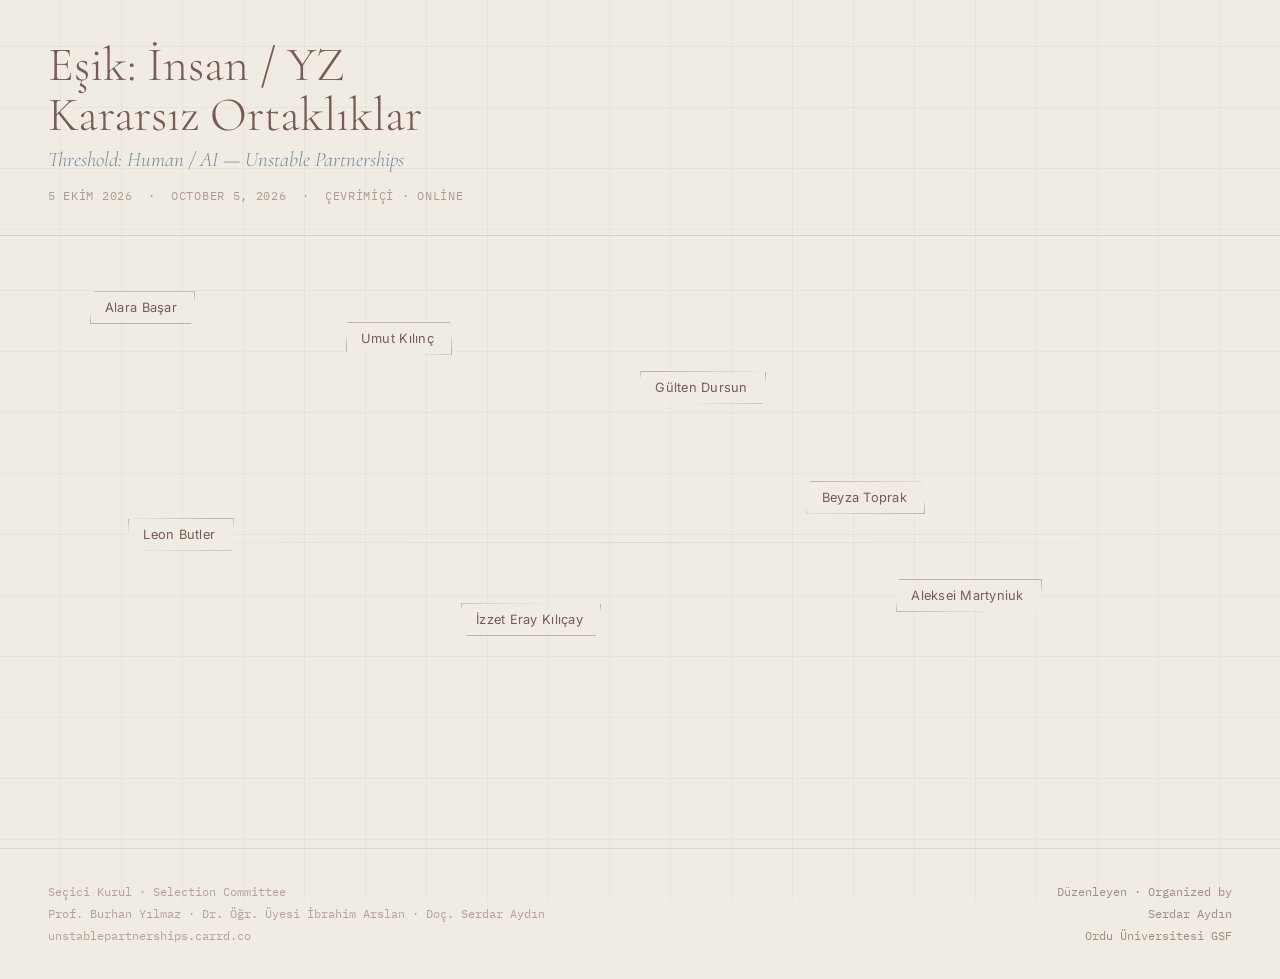
==== index.html @ eb1409c3 "Add files via upload" ====
<!DOCTYPE html>
<html lang="tr">
<head>
  <meta charset="UTF-8">
  <meta name="viewport" content="width=device-width, initial-scale=1.0">
  <title>Eşik: İnsan / YZ — Kararsız Ortaklıklar</title>
  <style>
    @import url('https://fonts.googleapis.com/css2?family=Cormorant+Garamond:ital,wght@0,300;0,400;1,300;1,400&family=IBM+Plex+Mono:wght@300;400&family=Inter:wght@300;400&display=swap');

    *, *::before, *::after { box-sizing: border-box; margin: 0; padding: 0; }
    :root { --bordo: #785B53; --kömür: #3A3A3A; --gri-mavi: #7A8B9C; --krem: #F0EBE3; --krem-koyu: #E5DDD4; }

    html, body { width: 100%; min-height: 100vh; background-color: var(--krem); font-family: 'Inter', sans-serif; }

    body::before {
      content: ''; position: fixed; inset: 0;
      background-image:
        repeating-linear-gradient(0deg, transparent, transparent 60px, rgba(122,139,156,0.07) 60px, rgba(122,139,156,0.07) 61px),
        repeating-linear-gradient(90deg, transparent, transparent 60px, rgba(122,139,156,0.07) 60px, rgba(122,139,156,0.07) 61px);
      pointer-events: none; z-index: 0;
    }

    header { position: relative; z-index: 10; padding: 2.5rem 3rem 2rem; border-bottom: 1px solid rgba(120,91,83,0.2); }

    .baslik-tr { font-family: 'Cormorant Garamond', serif; font-size: clamp(2rem, 5vw, 3rem); font-weight: 300; color: var(--bordo); line-height: 1.05; }
    .baslik-en { font-family: 'Cormorant Garamond', serif; font-size: clamp(1rem, 2vw, 1.3rem); font-weight: 300; color: var(--gri-mavi); font-style: italic; margin-top: 0.4rem; }
    .meta { margin-top: 1rem; font-size: 0.72rem; color: var(--bordo); opacity: 0.55; letter-spacing: 0.06em; text-transform: uppercase; font-family: 'IBM Plex Mono', monospace; }

    .sahne { position: relative; z-index: 10; width: 100%; height: 68vh; min-height: 420px; }

    .yatay-cizgi {
      position: absolute; top: 50%; left: 5%; width: 90%; height: 1px;
      background: linear-gradient(to right, transparent, rgba(120,91,83,0.12), transparent);
    }

    .etiket {
      position: absolute; display: inline-block; padding: 0.5rem 1.1rem 0.5rem 0.9rem;
      font-size: 0.8rem; color: var(--bordo); border: 1px solid rgba(120,91,83,0.38);
      background: rgba(240,235,227,0.85); cursor: pointer; text-decoration: none;
      letter-spacing: 0.02em; font-family: 'Inter', sans-serif;
      transition: background 0.2s, color 0.15s, border-color 0.2s;
    }
    .etiket:hover {
      background: var(--bordo); color: var(--krem); border-color: var(--bordo);
      font-family: 'IBM Plex Mono', monospace; font-size: 0.75rem; font-weight: 300; letter-spacing: 0.04em;
    }

    .t1 { top: 9%; left: 7%; clip-path: polygon(4% 0%, 100% 0%, 96% 100%, 0% 100%); }
    .t2 { top: 22%; left: 50%; clip-path: polygon(0% 0%, 100% 4%, 97% 100%, 3% 96%); }
    .t3 { top: 14%; left: 27%; clip-path: polygon(2% 0%, 98% 0%, 100% 100%, 0% 92%); }
    .t4 { top: 46%; left: 10%; clip-path: polygon(0% 4%, 100% 0%, 98% 100%, 2% 98%); }
    .t5 { top: 40%; left: 63%; clip-path: polygon(3% 0%, 97% 2%, 100% 100%, 0% 98%); }
    .t6 { top: 60%; left: 36%; clip-path: polygon(0% 0%, 100% 3%, 96% 100%, 4% 100%); }
    .t7 { top: 56%; left: 70%; clip-path: polygon(2% 0%, 100% 0%, 98% 96%, 0% 100%); }

    footer {
      position: relative; z-index: 10; padding: 2rem 3rem;
      border-top: 1px solid rgba(120,91,83,0.15);
      display: flex; justify-content: space-between; align-items: flex-end; flex-wrap: wrap; gap: 1rem;
    }
    .footer-sol { font-size: 0.72rem; color: var(--bordo); opacity: 0.5; line-height: 1.9; font-family: 'IBM Plex Mono', monospace; }
    .footer-sag { font-size: 0.72rem; color: var(--bordo); opacity: 0.65; text-align: right; line-height: 1.9; font-family: 'IBM Plex Mono', monospace; }

    @media (max-width: 600px) {
      header { padding: 2rem 1.5rem 1.5rem; }
      footer { padding: 1.5rem; flex-direction: column; align-items: flex-start; }
      .sahne { height: 75vh; }
      .t1 { top: 7%; left: 4%; } .t2 { top: 20%; left: 42%; } .t3 { top: 13%; left: 20%; }
      .t4 { top: 38%; left: 4%; } .t5 { top: 35%; left: 52%; } .t6 { top: 55%; left: 28%; } .t7 { top: 50%; left: 62%; }
    }
  </style>
</head>
<body>
  <header>
    <div class="baslik-tr">Eşik: İnsan / YZ<br>Kararsız Ortaklıklar</div>
    <div class="baslik-en">Threshold: Human / AI — Unstable Partnerships</div>
    <div class="meta">5 Ekim 2026 &nbsp;·&nbsp; October 5, 2026 &nbsp;·&nbsp; Çevrimiçi · Online</div>
  </header>

  <main class="sahne">
    <div class="yatay-cizgi"></div>
    <a href="alara-basar.html" class="etiket t1">Alara Başar</a>
    <a href="gulten-dursun.html" class="etiket t2">Gülten Dursun</a>
    <a href="umut-kilinc.html" class="etiket t3">Umut Kılınç</a>
    <a href="leon-butler.html" class="etiket t4">Leon Butler</a>
    <a href="beyza-toprak.html" class="etiket t5">Beyza Toprak</a>
    <a href="izzet-kilicay.html" class="etiket t6">İzzet Eray Kılıçay</a>
    <a href="aleksei-martyniuk.html" class="etiket t7">Aleksei Martyniuk</a>
  </main>

  <footer>
    <div class="footer-sol">
      Seçici Kurul · Selection Committee<br>
      Prof. Burhan Yılmaz · Dr. Öğr. Üyesi İbrahim Arslan · Doç. Serdar Aydın<br>
      unstablepartnerships.carrd.co
    </div>
    <div class="footer-sag">
      Düzenleyen · Organized by<br>
      Serdar Aydın<br>
      Ordu Üniversitesi GSF
    </div>
  </footer>
</body>
</html>
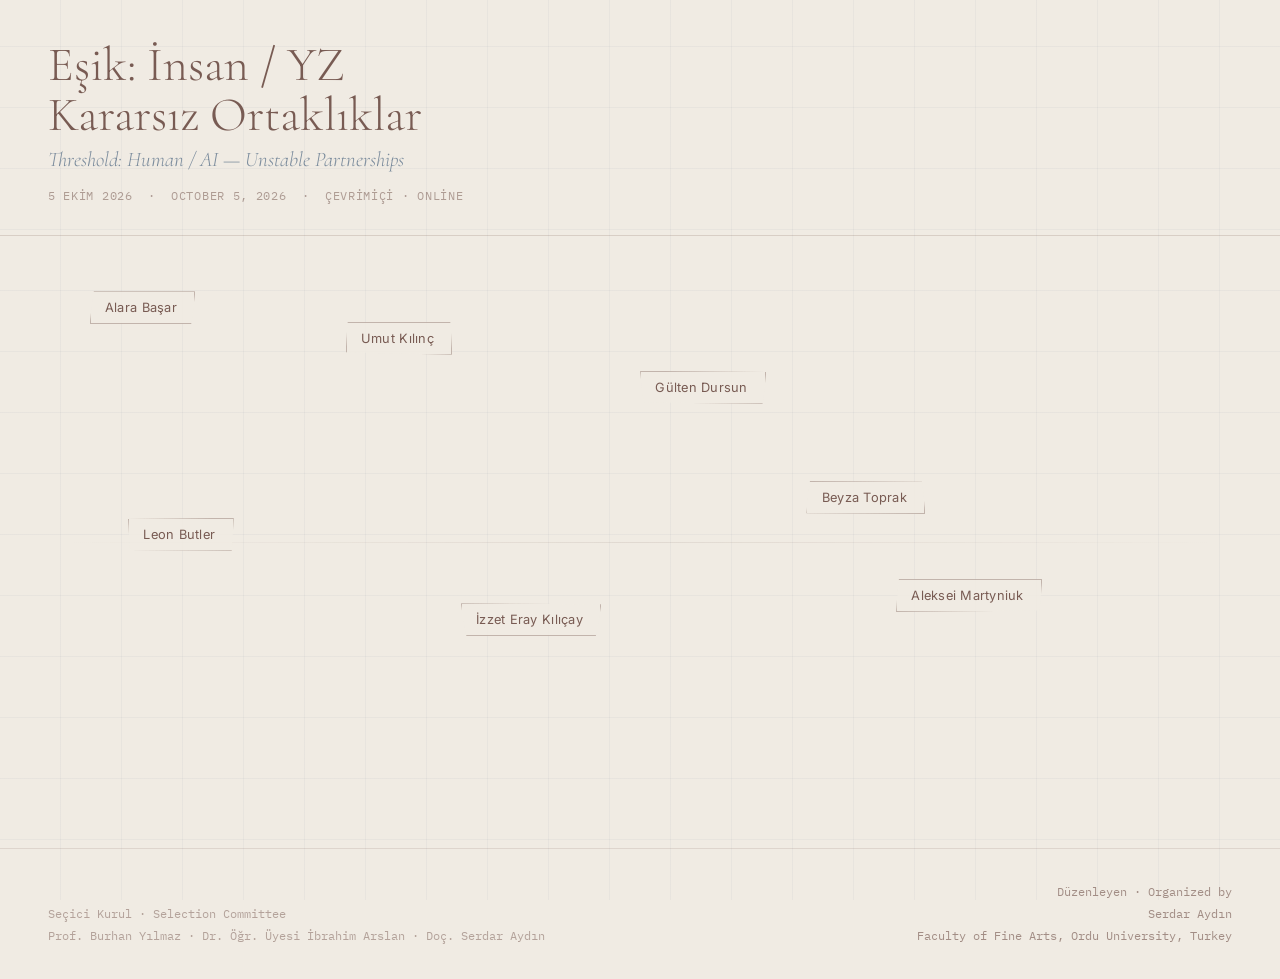
==== commit 0a761cd4: "Add files via upload" ====
--- a/index.html
+++ b/index.html
@@ -91,13 +91,12 @@
   <footer>
     <div class="footer-sol">
       Seçici Kurul · Selection Committee<br>
-      Prof. Burhan Yılmaz · Dr. Öğr. Üyesi İbrahim Arslan · Doç. Serdar Aydın<br>
-      unstablepartnerships.carrd.co
-    </div>
+      Prof. Burhan Yılmaz · Dr. Öğr. Üyesi İbrahim Arslan · Doç. Serdar Aydın
+</div>
     <div class="footer-sag">
       Düzenleyen · Organized by<br>
       Serdar Aydın<br>
-      Ordu Üniversitesi GSF
+      Faculty of Fine Arts, Ordu University, Turkey
     </div>
   </footer>
 </body>
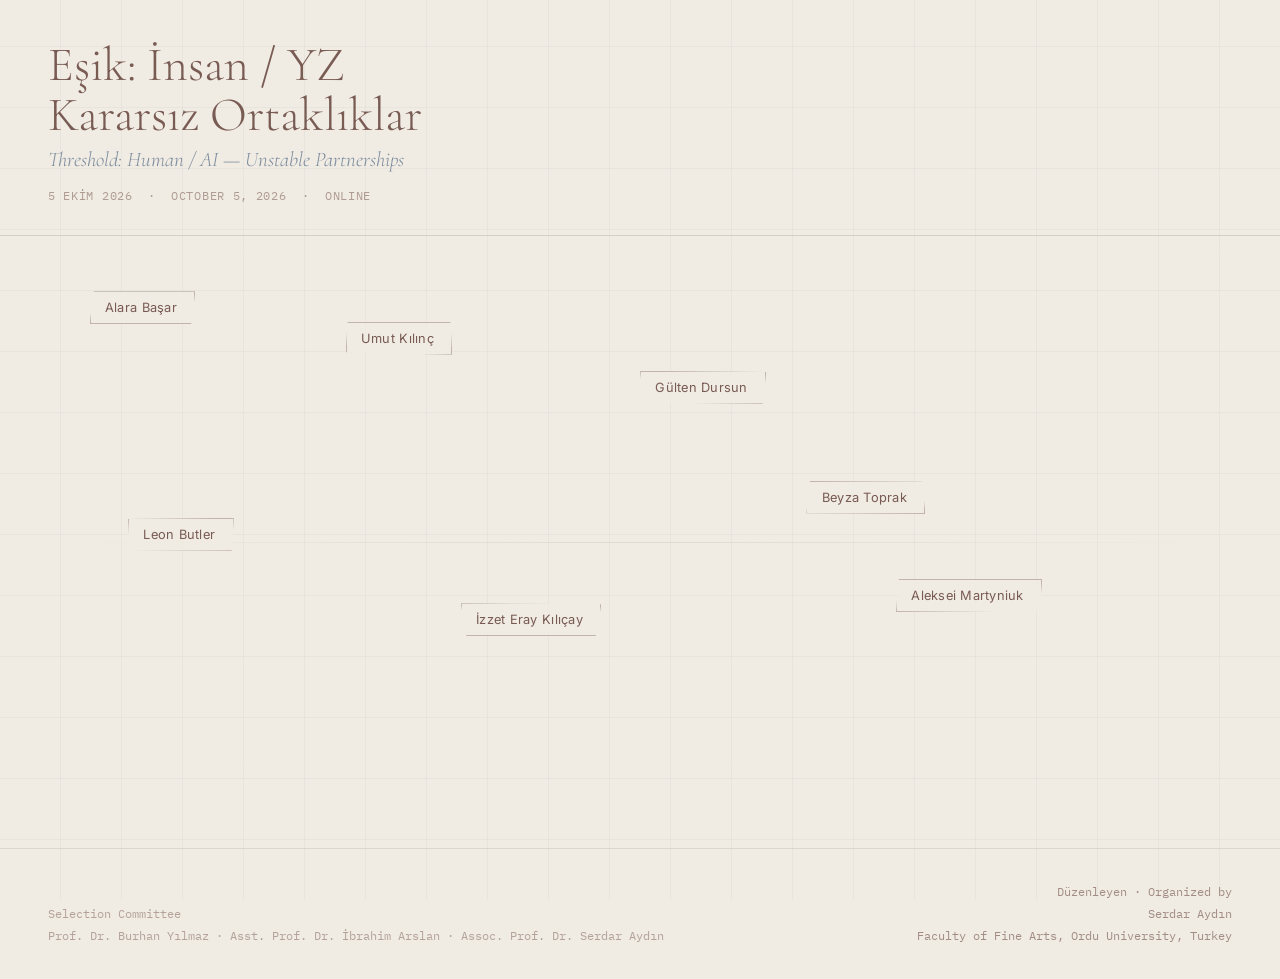
==== commit a6389b1f: "Add files via upload" ====
--- a/index.html
+++ b/index.html
@@ -74,7 +74,7 @@
   <header>
     <div class="baslik-tr">Eşik: İnsan / YZ<br>Kararsız Ortaklıklar</div>
     <div class="baslik-en">Threshold: Human / AI — Unstable Partnerships</div>
-    <div class="meta">5 Ekim 2026 &nbsp;·&nbsp; October 5, 2026 &nbsp;·&nbsp; Çevrimiçi · Online</div>
+    <div class="meta">5 Ekim 2026 &nbsp;·&nbsp; October 5, 2026 &nbsp;·&nbsp; <span style="text-transform:none">ONLINE</span></div>
   </header>
 
   <main class="sahne">
@@ -90,8 +90,8 @@
 
   <footer>
     <div class="footer-sol">
-      Seçici Kurul · Selection Committee<br>
-      Prof. Burhan Yılmaz · Dr. Öğr. Üyesi İbrahim Arslan · Doç. Serdar Aydın
+      Selection Committee<br>
+      Prof. Dr. Burhan Yılmaz · Asst. Prof. Dr. İbrahim Arslan · Assoc. Prof. Dr. Serdar Aydın
 </div>
     <div class="footer-sag">
       Düzenleyen · Organized by<br>
